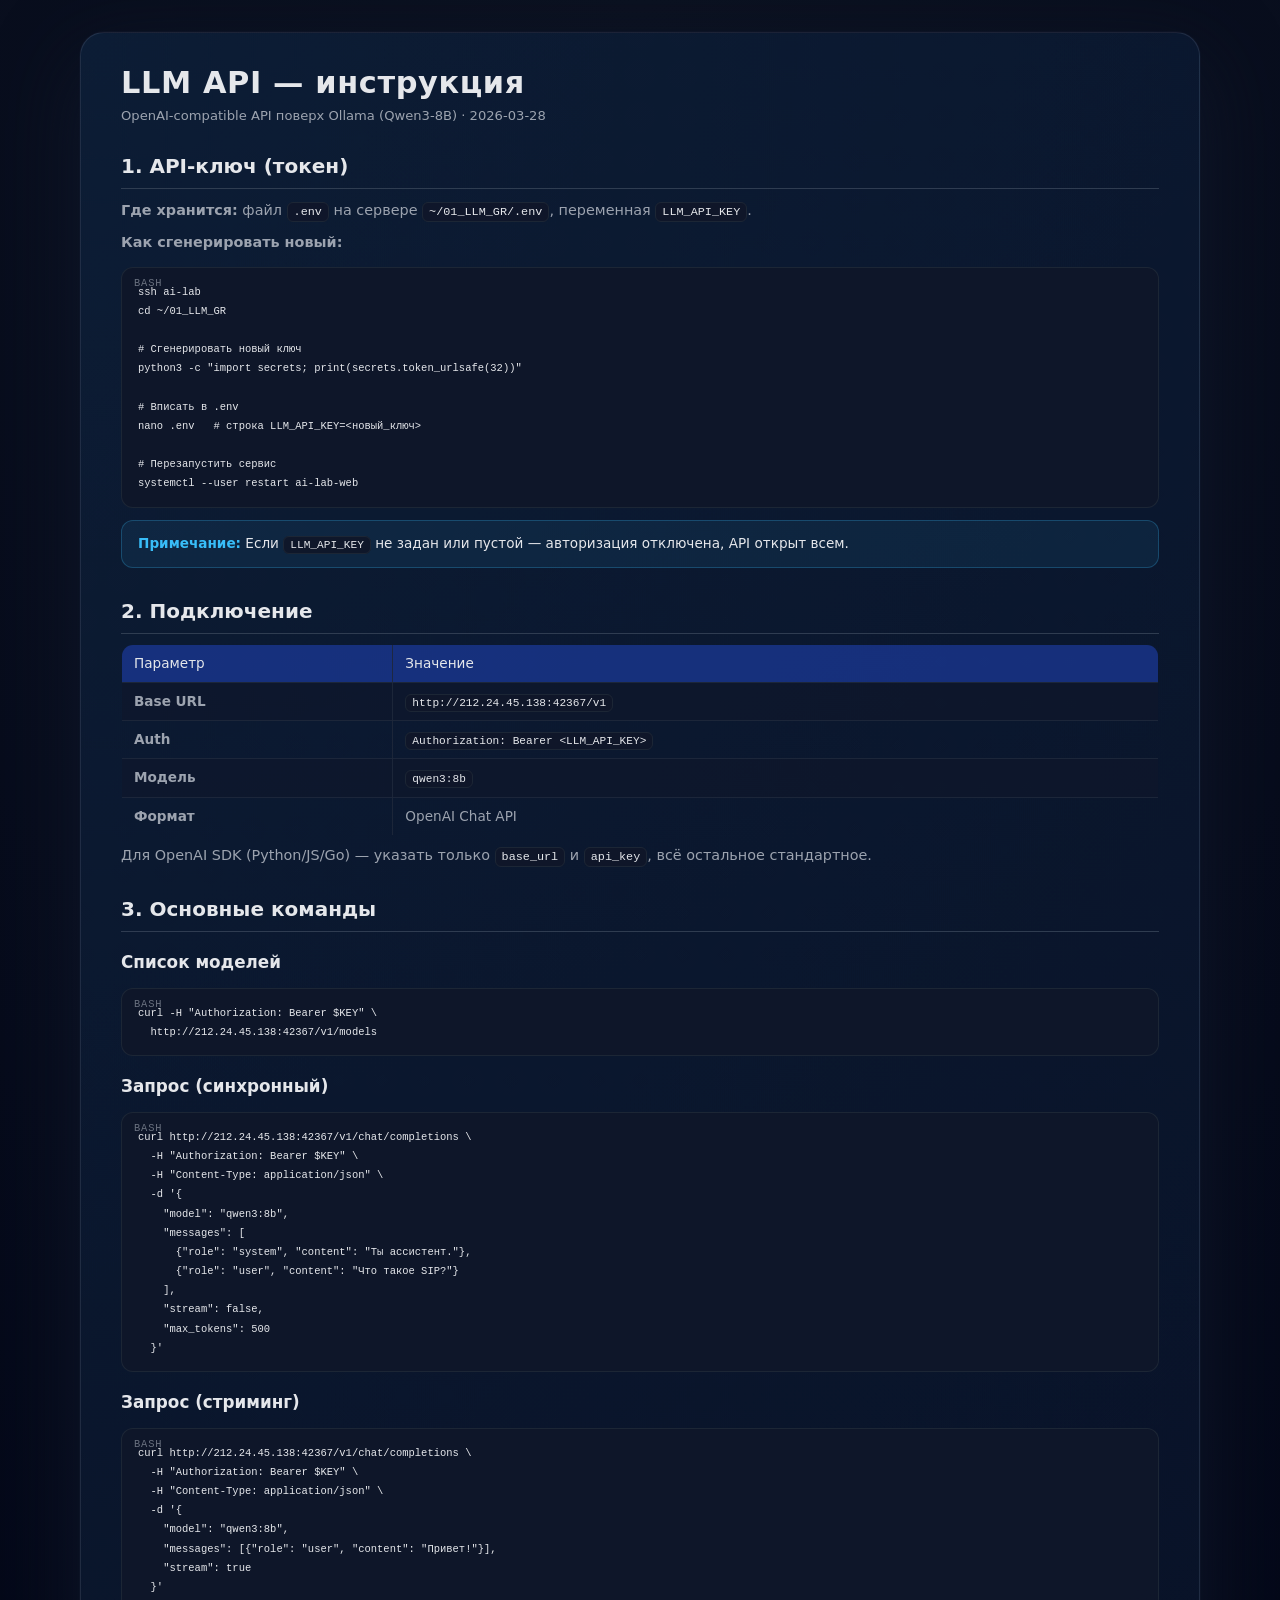
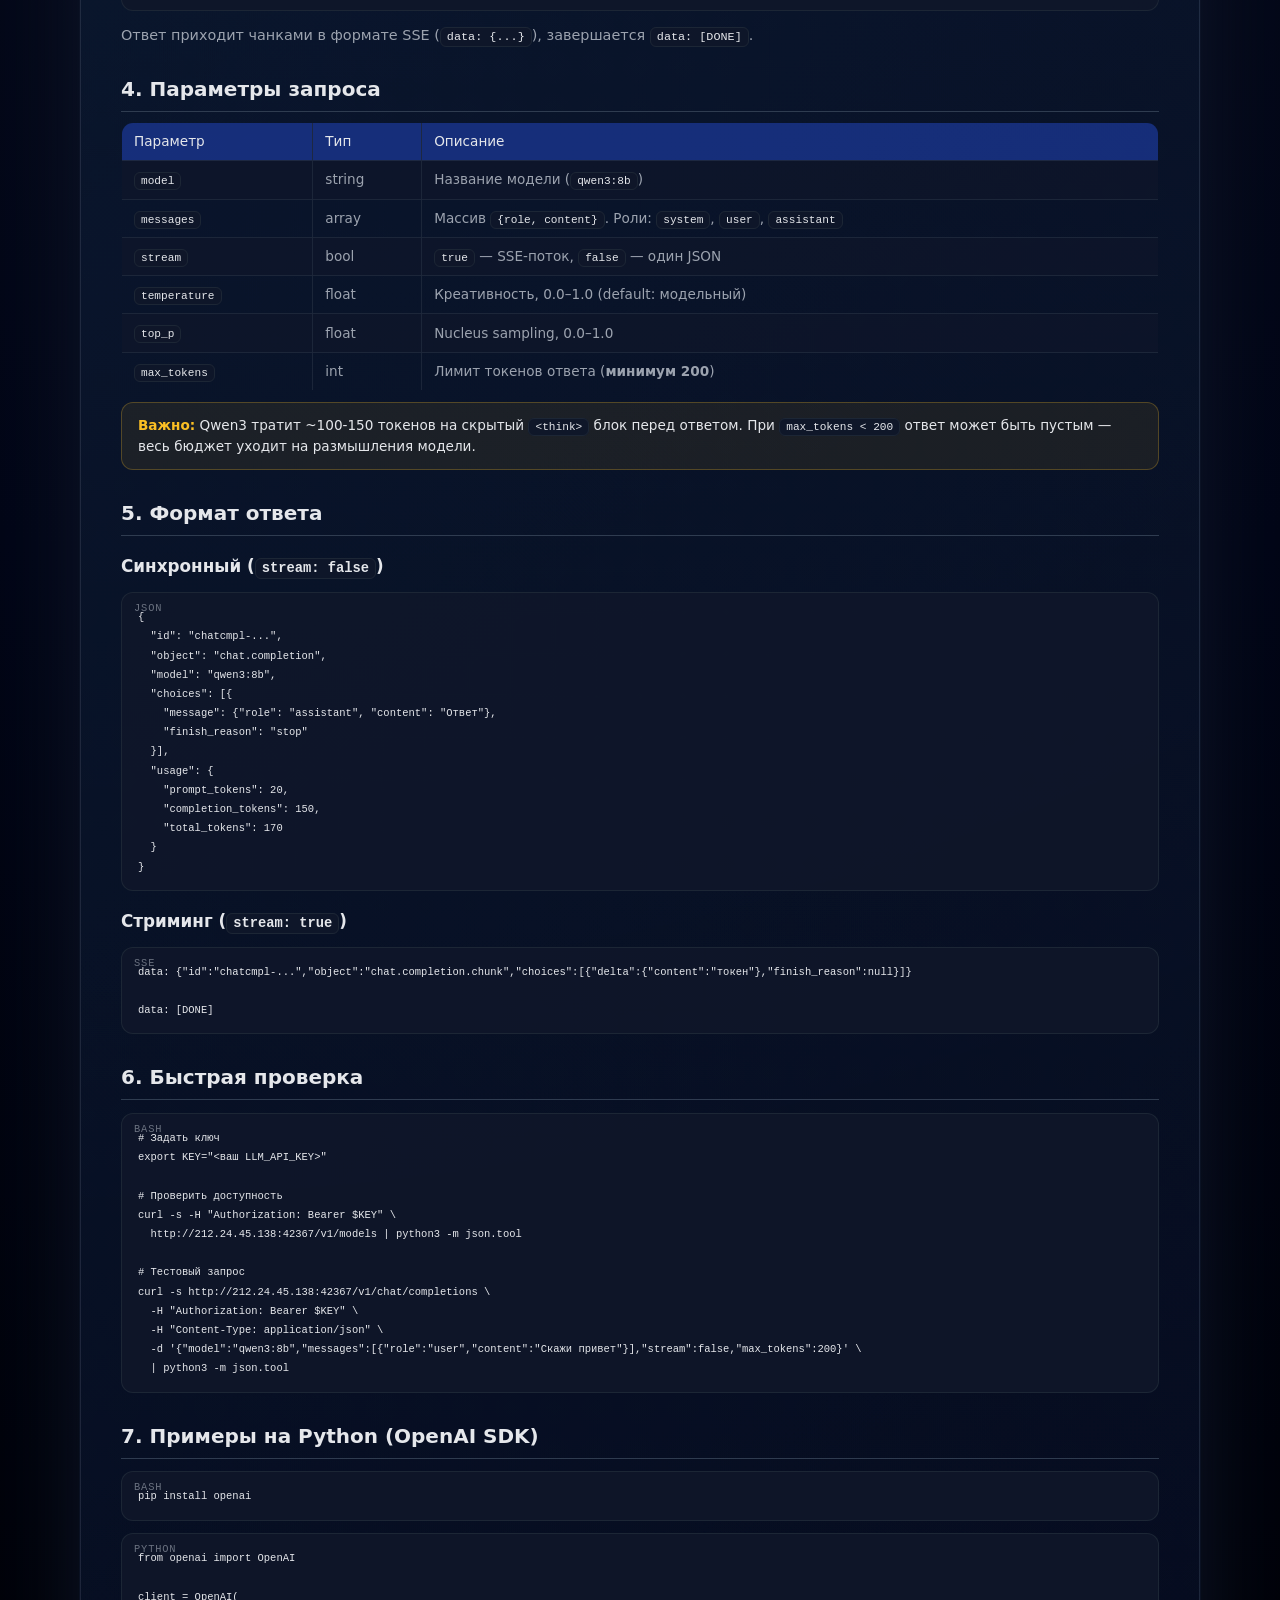
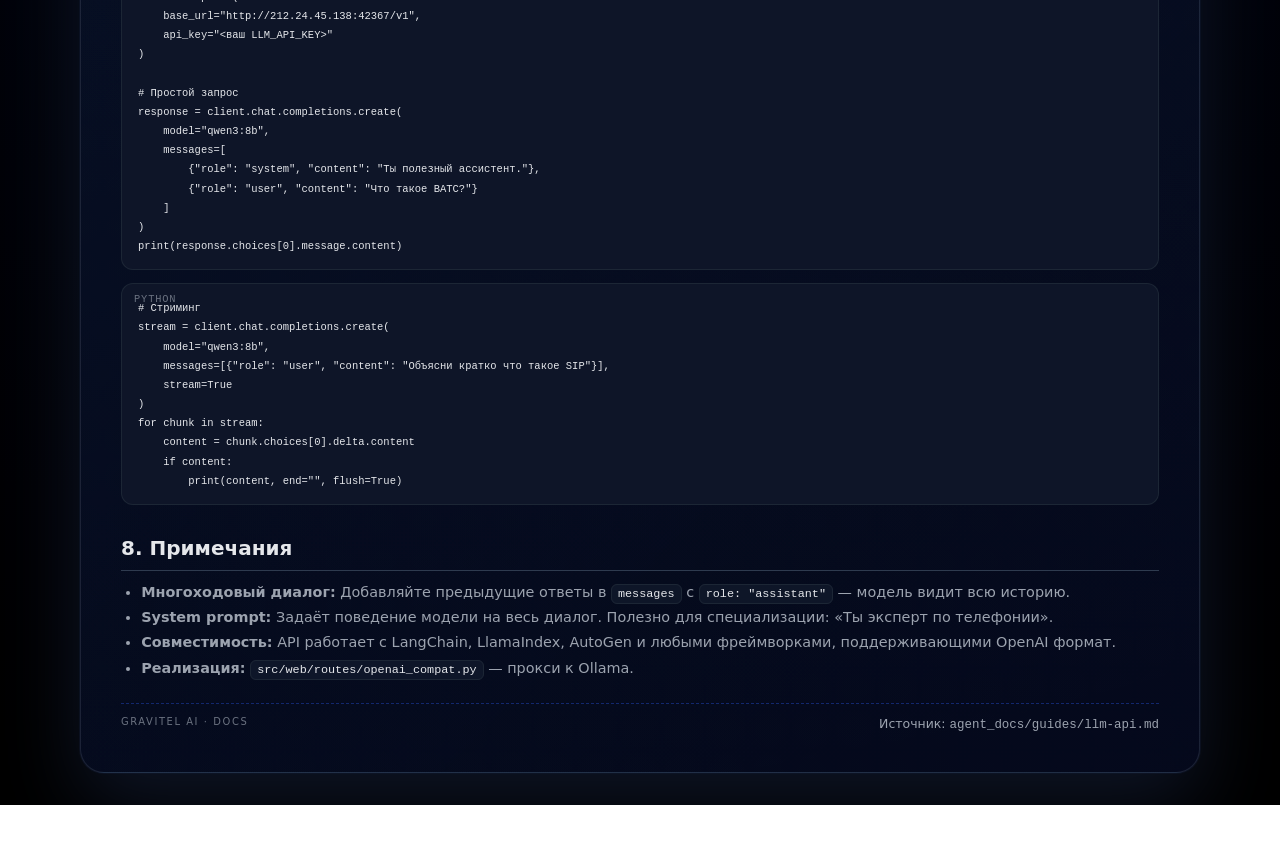
==== docs/llm-api.html @ a0d42852 "docs: add HTML version of LLM API guide Co-Authored-By: Claude Opus 4.6 (1M context) <noreply@anthro" ====
<!DOCTYPE html>
<html lang="ru">
<head>
  <meta charset="UTF-8" />
  <title>LLM API — инструкция</title>
  <meta name="viewport" content="width=device-width, initial-scale=1" />
  <style>
    :root {
      color-scheme: light dark;
      --bg: #020617;
      --fg: #e5e7eb;
      --muted: #9ca3af;
      --accent: #38bdf8;
      --border: #1f2937;
    }
    * { box-sizing: border-box; }
    body {
      margin: 0;
      font-family: system-ui,-apple-system,BlinkMacSystemFont,"SF Pro Text","Segoe UI",sans-serif;
      background: radial-gradient(circle at top, #0b1120, #020617 55%, #000 100%);
      color: var(--fg);
      -webkit-font-smoothing: antialiased;
    }
    .page { min-height: 100vh; display: flex; justify-content: center; padding: 32px 16px; }
    .card {
      width: 100%; max-width: 1120px;
      background: linear-gradient(135deg, rgba(56,189,248,0.06), rgba(129,140,248,0.02)),
        radial-gradient(circle at top left, rgba(96,165,250,0.08), transparent), #020617;
      border-radius: 24px;
      border: 1px solid rgba(148,163,184,0.16);
      box-shadow: 0 30px 80px rgba(15,23,42,0.9), 0 0 0 1px rgba(15,23,42,0.6);
      padding: 28px 24px 32px;
      position: relative; overflow: hidden;
    }
    @media (min-width: 768px) { .card { padding: 32px 40px 40px; } }
    .card-inner { position: relative; z-index: 1; }
    header { margin-bottom: 20px; }
    h1.doc-title { margin: 0 0 8px; font-size: clamp(1.6rem, 1.2rem + 1vw, 1.9rem); letter-spacing: .02em; }
    .doc-meta { font-size: .82rem; color: var(--muted); }
    #content {
      font-size: .9rem;
      line-height: 1.55;
    }
    #content h2 { font-size: 1.25rem; margin: 1.4em 0 .5em; border-bottom: 1px solid rgba(51,65,85,0.9); padding-bottom: .3em; }
    #content h3 { font-size: 1.05rem; margin: 1em 0 .4em; }
    #content p { margin: .4em 0 .7em; color: var(--muted); }
    #content ul, #content ol { margin: .4em 0 .7em; padding-left: 1.4em; color: var(--muted); }
    #content li { margin: .2em 0; }
    #content code {
      font-family: ui-monospace,SFMono-Regular,Menlo,Monaco,Consolas,"Liberation Mono","Courier New",monospace;
      font-size: .82em;
      background: rgba(15,23,42,0.95);
      padding: 2px 6px;
      border-radius: 6px;
      border: 1px solid rgba(31,41,55,0.9);
      color: #e5e7eb;
    }
    #content pre {
      background: rgba(15,23,42,0.95);
      padding: 14px 16px;
      border-radius: 12px;
      border: 1px solid rgba(31,41,55,0.9);
      overflow-x: auto;
      font-size: .8rem;
      line-height: 1.5;
      color: #e5e7eb;
      position: relative;
    }
    #content pre code { background: none; padding: 0; border: none; }
    #content table {
      width: 100%;
      border-collapse: collapse;
      margin: .6em 0;
      font-size: .85rem;
      border-radius: 12px;
      overflow: hidden;
      border: 1px solid rgba(30,41,59,0.9);
    }
    #content th, #content td {
      border: 1px solid rgba(30,41,59,0.9);
      padding: 8px 12px;
      text-align: left;
      color: var(--muted);
    }
    #content th { background: rgba(30,64,175,0.6); color: #e5e7eb; font-weight: 500; }
    #content tr:nth-child(even) { background: rgba(15,23,42,0.6); }
    #content hr { border: none; border-top: 1px solid rgba(51,65,85,0.9); margin: 1.2em 0; }
    #content blockquote {
      margin: .6em 0;
      padding: 8px 12px 8px 16px;
      border-left: 4px solid rgba(56,189,248,0.5);
      background: rgba(15,23,42,0.7);
      border-radius: 0 10px 10px 0;
      color: var(--muted);
    }
    #content .note {
      background: rgba(56,189,248,0.08);
      border: 1px solid rgba(56,189,248,0.25);
      border-radius: 12px;
      padding: 12px 16px;
      margin: .8em 0;
      font-size: .85rem;
    }
    #content .note strong { color: var(--accent); }
    #content .warn {
      background: rgba(251,191,36,0.08);
      border: 1px solid rgba(251,191,36,0.25);
      border-radius: 12px;
      padding: 12px 16px;
      margin: .8em 0;
      font-size: .85rem;
    }
    #content .warn strong { color: #fbbf24; }
    .copy-btn {
      position: absolute; top: 8px; right: 8px;
      background: rgba(56,189,248,0.15); border: 1px solid rgba(56,189,248,0.3);
      color: var(--accent); border-radius: 6px; padding: 4px 10px;
      font-size: .72rem; cursor: pointer; opacity: 0; transition: opacity .2s;
    }
    pre:hover .copy-btn { opacity: 1; }
    .copy-btn:hover { background: rgba(56,189,248,0.3); }
    .lang-tag {
      position: absolute; top: 8px; left: 12px;
      font-size: .65rem; color: #6b7280; text-transform: uppercase; letter-spacing: .08em;
    }
    footer {
      margin-top: 24px;
      padding-top: 12px;
      border-top: 1px dashed rgba(30,64,175,0.55);
      font-size: .78rem;
      color: var(--muted);
      display: flex;
      justify-content: space-between;
      gap: 8px;
      flex-wrap: wrap;
    }
    .tagline { text-transform: uppercase; letter-spacing: .16em; font-size: .62rem; color: #6b7280; }
  </style>
</head>
<body>
  <div class="page">
    <div class="card">
      <div class="card-inner">
        <header>
          <h1 class="doc-title">LLM API — инструкция</h1>
          <div class="doc-meta">OpenAI-compatible API поверх Ollama (Qwen3-8B) &middot; 2026-03-28</div>
        </header>
        <main id="content">

<h2>1. API-ключ (токен)</h2>

<p><strong>Где хранится:</strong> файл <code>.env</code> на сервере <code>~/01_LLM_GR/.env</code>, переменная <code>LLM_API_KEY</code>.</p>

<p><strong>Как сгенерировать новый:</strong></p>

<pre><code><span class="lang-tag">bash</span>ssh ai-lab
cd ~/01_LLM_GR

# Сгенерировать новый ключ
python3 -c "import secrets; print(secrets.token_urlsafe(32))"

# Вписать в .env
nano .env   # строка LLM_API_KEY=&lt;новый_ключ&gt;

# Перезапустить сервис
systemctl --user restart ai-lab-web</code></pre>

<div class="note"><strong>Примечание:</strong> Если <code>LLM_API_KEY</code> не задан или пустой — авторизация отключена, API открыт всем.</div>

<h2>2. Подключение</h2>

<table>
  <tr><th>Параметр</th><th>Значение</th></tr>
  <tr><td><strong>Base URL</strong></td><td><code>http://212.24.45.138:42367/v1</code></td></tr>
  <tr><td><strong>Auth</strong></td><td><code>Authorization: Bearer &lt;LLM_API_KEY&gt;</code></td></tr>
  <tr><td><strong>Модель</strong></td><td><code>qwen3:8b</code></td></tr>
  <tr><td><strong>Формат</strong></td><td>OpenAI Chat API</td></tr>
</table>

<p>Для OpenAI SDK (Python/JS/Go) — указать только <code>base_url</code> и <code>api_key</code>, всё остальное стандартное.</p>

<h2>3. Основные команды</h2>

<h3>Список моделей</h3>
<pre><code><span class="lang-tag">bash</span>curl -H "Authorization: Bearer $KEY" \
  http://212.24.45.138:42367/v1/models</code></pre>

<h3>Запрос (синхронный)</h3>
<pre><code><span class="lang-tag">bash</span>curl http://212.24.45.138:42367/v1/chat/completions \
  -H "Authorization: Bearer $KEY" \
  -H "Content-Type: application/json" \
  -d '{
    "model": "qwen3:8b",
    "messages": [
      {"role": "system", "content": "Ты ассистент."},
      {"role": "user", "content": "Что такое SIP?"}
    ],
    "stream": false,
    "max_tokens": 500
  }'</code></pre>

<h3>Запрос (стриминг)</h3>
<pre><code><span class="lang-tag">bash</span>curl http://212.24.45.138:42367/v1/chat/completions \
  -H "Authorization: Bearer $KEY" \
  -H "Content-Type: application/json" \
  -d '{
    "model": "qwen3:8b",
    "messages": [{"role": "user", "content": "Привет!"}],
    "stream": true
  }'</code></pre>
<p>Ответ приходит чанками в формате SSE (<code>data: {...}</code>), завершается <code>data: [DONE]</code>.</p>

<h2>4. Параметры запроса</h2>

<table>
  <tr><th>Параметр</th><th>Тип</th><th>Описание</th></tr>
  <tr><td><code>model</code></td><td>string</td><td>Название модели (<code>qwen3:8b</code>)</td></tr>
  <tr><td><code>messages</code></td><td>array</td><td>Массив <code>{role, content}</code>. Роли: <code>system</code>, <code>user</code>, <code>assistant</code></td></tr>
  <tr><td><code>stream</code></td><td>bool</td><td><code>true</code> — SSE-поток, <code>false</code> — один JSON</td></tr>
  <tr><td><code>temperature</code></td><td>float</td><td>Креативность, 0.0–1.0 (default: модельный)</td></tr>
  <tr><td><code>top_p</code></td><td>float</td><td>Nucleus sampling, 0.0–1.0</td></tr>
  <tr><td><code>max_tokens</code></td><td>int</td><td>Лимит токенов ответа (<strong>минимум 200</strong>)</td></tr>
</table>

<div class="warn"><strong>Важно:</strong> Qwen3 тратит ~100-150 токенов на скрытый <code>&lt;think&gt;</code> блок перед ответом. При <code>max_tokens &lt; 200</code> ответ может быть пустым — весь бюджет уходит на размышления модели.</div>

<h2>5. Формат ответа</h2>

<h3>Синхронный (<code>stream: false</code>)</h3>
<pre><code><span class="lang-tag">json</span>{
  "id": "chatcmpl-...",
  "object": "chat.completion",
  "model": "qwen3:8b",
  "choices": [{
    "message": {"role": "assistant", "content": "Ответ"},
    "finish_reason": "stop"
  }],
  "usage": {
    "prompt_tokens": 20,
    "completion_tokens": 150,
    "total_tokens": 170
  }
}</code></pre>

<h3>Стриминг (<code>stream: true</code>)</h3>
<pre><code><span class="lang-tag">sse</span>data: {"id":"chatcmpl-...","object":"chat.completion.chunk","choices":[{"delta":{"content":"токен"},"finish_reason":null}]}

data: [DONE]</code></pre>

<h2>6. Быстрая проверка</h2>

<pre><code><span class="lang-tag">bash</span># Задать ключ
export KEY="&lt;ваш LLM_API_KEY&gt;"

# Проверить доступность
curl -s -H "Authorization: Bearer $KEY" \
  http://212.24.45.138:42367/v1/models | python3 -m json.tool

# Тестовый запрос
curl -s http://212.24.45.138:42367/v1/chat/completions \
  -H "Authorization: Bearer $KEY" \
  -H "Content-Type: application/json" \
  -d '{"model":"qwen3:8b","messages":[{"role":"user","content":"Скажи привет"}],"stream":false,"max_tokens":200}' \
  | python3 -m json.tool</code></pre>

<h2>7. Примеры на Python (OpenAI SDK)</h2>

<pre><code><span class="lang-tag">bash</span>pip install openai</code></pre>

<pre><code><span class="lang-tag">python</span>from openai import OpenAI

client = OpenAI(
    base_url="http://212.24.45.138:42367/v1",
    api_key="&lt;ваш LLM_API_KEY&gt;"
)

# Простой запрос
response = client.chat.completions.create(
    model="qwen3:8b",
    messages=[
        {"role": "system", "content": "Ты полезный ассистент."},
        {"role": "user", "content": "Что такое ВАТС?"}
    ]
)
print(response.choices[0].message.content)</code></pre>

<pre><code><span class="lang-tag">python</span># Стриминг
stream = client.chat.completions.create(
    model="qwen3:8b",
    messages=[{"role": "user", "content": "Объясни кратко что такое SIP"}],
    stream=True
)
for chunk in stream:
    content = chunk.choices[0].delta.content
    if content:
        print(content, end="", flush=True)</code></pre>

<h2>8. Примечания</h2>

<ul>
  <li><strong>Многоходовый диалог:</strong> Добавляйте предыдущие ответы в <code>messages</code> с <code>role: "assistant"</code> — модель видит всю историю.</li>
  <li><strong>System prompt:</strong> Задаёт поведение модели на весь диалог. Полезно для специализации: «Ты эксперт по телефонии».</li>
  <li><strong>Совместимость:</strong> API работает с LangChain, LlamaIndex, AutoGen и любыми фреймворками, поддерживающими OpenAI формат.</li>
  <li><strong>Реализация:</strong> <code>src/web/routes/openai_compat.py</code> — прокси к Ollama.</li>
</ul>

        </main>
        <footer>
          <div class="tagline">Gravitel AI &middot; Docs</div>
          <div>Источник: <code>agent_docs/guides/llm-api.md</code></div>
        </footer>
      </div>
    </div>
  </div>
  <script>
    document.querySelectorAll('#content pre').forEach(pre => {
      const btn = document.createElement('button');
      btn.className = 'copy-btn';
      btn.textContent = 'Copy';
      btn.onclick = () => {
        const code = pre.querySelector('code');
        const text = code.textContent.replace(/^(bash|python|json|sse|curl)\n?/, '');
        navigator.clipboard.writeText(text).then(() => {
          btn.textContent = 'Copied!';
          setTimeout(() => btn.textContent = 'Copy', 1500);
        });
      };
      pre.style.position = 'relative';
      pre.appendChild(btn);
    });
  </script>
</body>
</html>
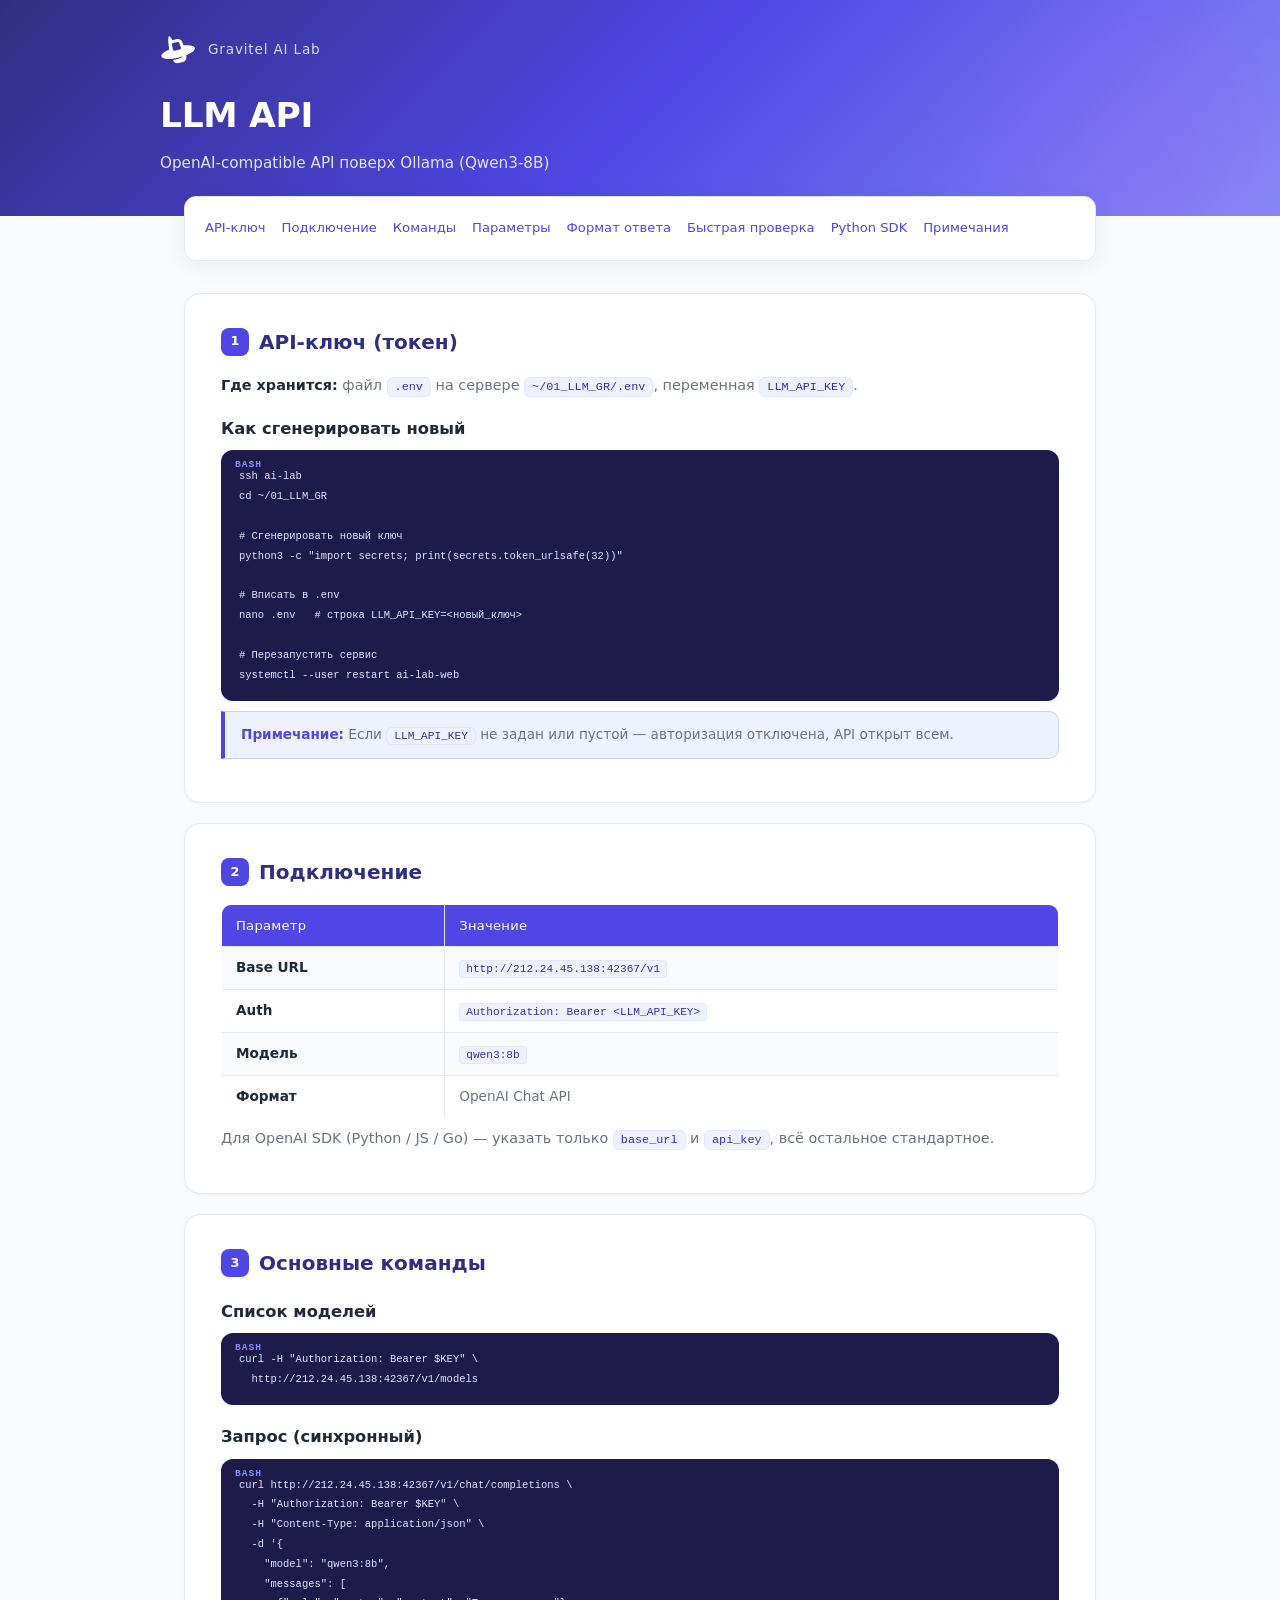
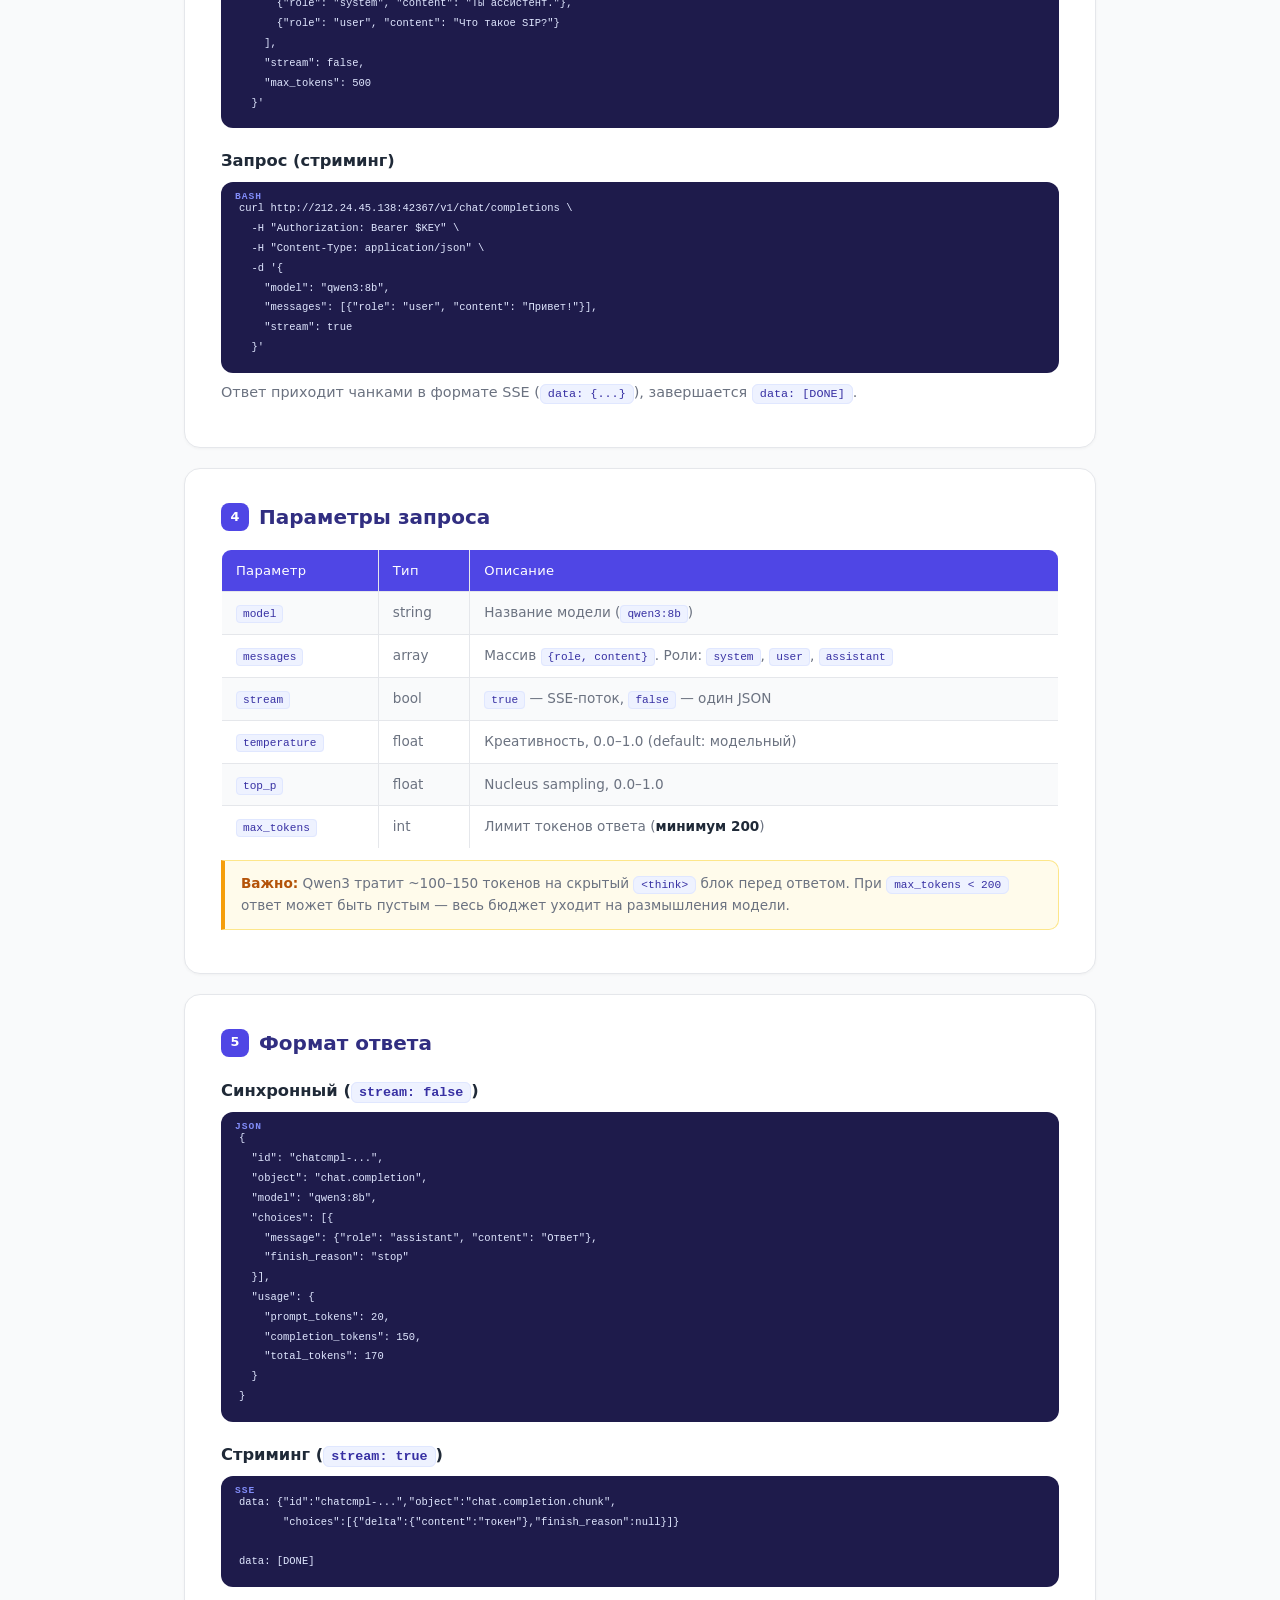
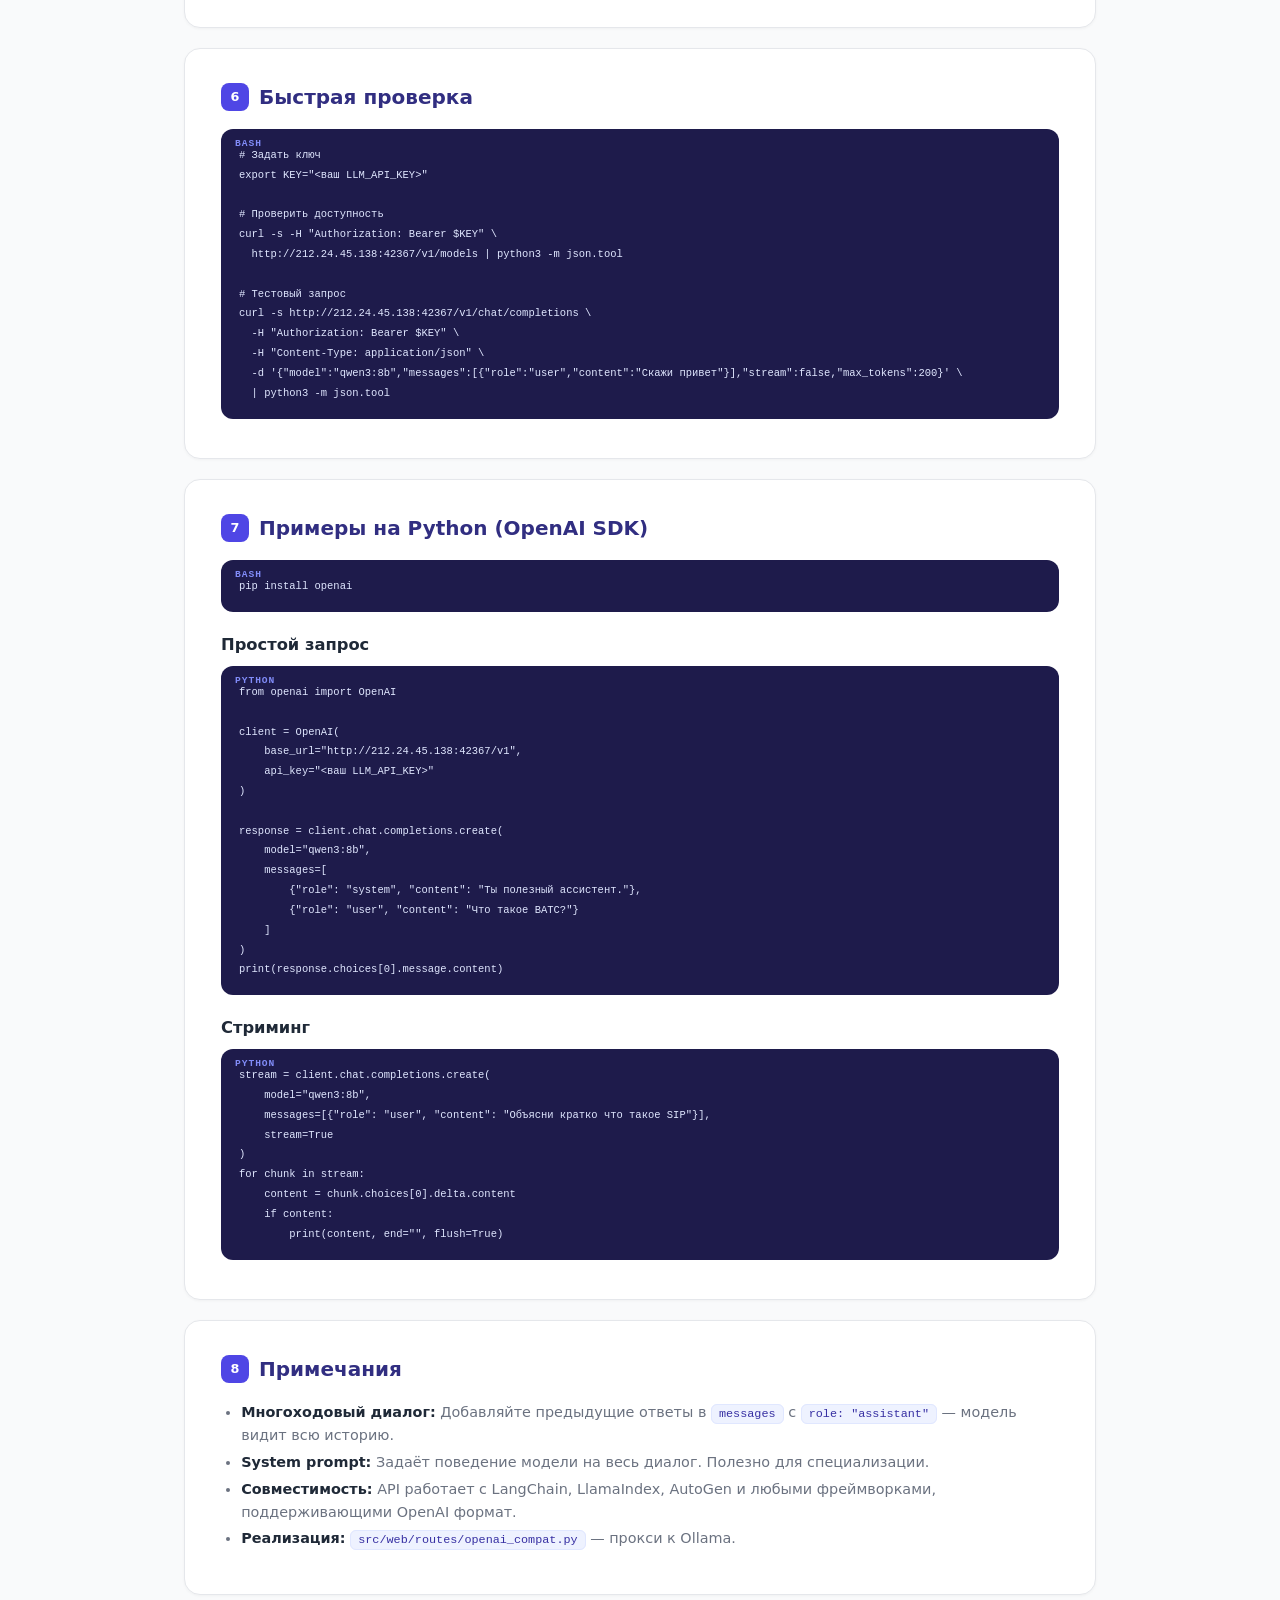
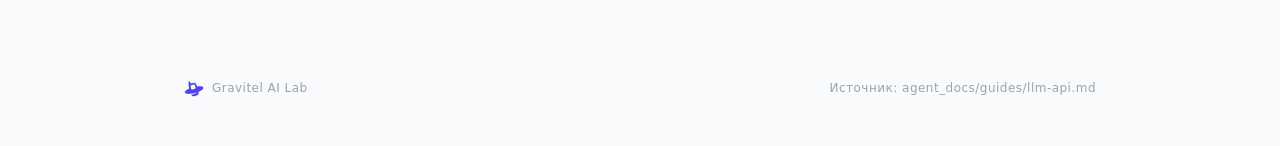
==== commit a9b4827d: "docs: redesign LLM API page with Gravitel corporate branding Co-Authored-By: Claude Opus 4.6 (1M con" ====
--- a/docs/llm-api.html
+++ b/docs/llm-api.html
@@ -2,158 +2,329 @@
 <html lang="ru">
 <head>
   <meta charset="UTF-8" />
-  <title>LLM API — инструкция</title>
+  <title>LLM API — Gravitel AI Lab</title>
   <meta name="viewport" content="width=device-width, initial-scale=1" />
+  <link rel="icon" type="image/svg+xml" href="data:image/svg+xml,%3Csvg viewBox='100 150 600 500' fill='none' xmlns='http://www.w3.org/2000/svg'%3E%3Cpath fill-rule='evenodd' clip-rule='evenodd' d='M535.311 486.256C633.081 446.483 690.649 398.003 680.938 361.431C671.803 327.025 605.007 312.865 509.417 322.64L494.383 325.183C493.909 323.881 493.422 322.554 492.922 321.199L467.512 261.338C453.403 227.07 416.188 208.521 380.589 218.014L308.774 237.165C307.543 237.493 306.239 236.947 305.601 235.835C303.018 231.325 300.607 226.953 298.234 222.651C289.521 206.854 281.325 191.991 266.994 174.616C258.757 164.627 243.181 168.645 240.515 181.288C235.928 203.029 236.246 214.945 236.823 236.544C236.976 242.298 237.148 248.74 237.25 256.238C241.994 310.07 246.492 346.62 253.191 390.549L242.895 395.237C163.186 432.382 114.347 475.599 122.985 508.131C132.47 543.849 208.593 556.709 309.725 544.738C364.23 539.893 438.182 519.838 480.694 505.329C483.779 504.276 485.827 507.96 483.119 509.769C443.343 536.34 377.026 559.966 317.486 566.469L318.697 570.968C331.251 607.668 369.951 628.46 407.213 618.523L483.718 598.122C522.774 587.707 547.187 547.008 539.519 507.431L535.311 486.256ZM303.713 331.862L312.029 373.87C315.297 390.373 316.931 398.627 321.411 404.13C325.348 408.967 330.758 412.373 336.803 413.82C343.682 415.466 351.773 413.335 367.954 409.073L411.098 397.71C427.431 393.407 435.598 391.256 440.776 386.391C445.326 382.116 448.326 376.439 449.305 370.25C450.419 363.207 447.628 355.184 442.046 339.139L428.073 298.975C423.24 285.083 420.823 278.136 416.313 273.561C412.34 269.531 407.263 266.782 401.735 265.667C395.457 264.401 388.37 266.2 374.195 269.8L336.708 279.32C322.168 283.013 314.898 284.859 309.938 289.086C305.573 292.807 302.449 297.782 300.983 303.346C299.319 309.668 300.783 317.066 303.713 331.862Z' fill='%234F46E5'/%3E%3C/svg%3E" />
   <style>
     :root {
-      color-scheme: light dark;
-      --bg: #020617;
-      --fg: #e5e7eb;
-      --muted: #9ca3af;
-      --accent: #38bdf8;
-      --border: #1f2937;
-    }
-    * { box-sizing: border-box; }
+      --primary: #4F46E5;
+      --primary-hover: #4338ca;
+      --primary-light: #818cf8;
+      --primary-50: #eef2ff;
+      --primary-100: #e0e7ff;
+      --primary-200: #c7d2fe;
+      --primary-800: #3730a3;
+      --primary-900: #312e81;
+      --accent: #d946ef;
+      --accent-hover: #c026d3;
+      --text-primary: #1f2937;
+      --text-secondary: #6b7280;
+      --text-muted: #9ca3af;
+      --bg-primary: #ffffff;
+      --bg-secondary: #f9fafb;
+      --bg-code: #1e1b4b;
+      --border: #e5e7eb;
+      --border-light: #f3f4f6;
+    }
+    * { box-sizing: border-box; margin: 0; }
     body {
-      margin: 0;
-      font-family: system-ui,-apple-system,BlinkMacSystemFont,"SF Pro Text","Segoe UI",sans-serif;
-      background: radial-gradient(circle at top, #0b1120, #020617 55%, #000 100%);
-      color: var(--fg);
+      font-family: system-ui, -apple-system, BlinkMacSystemFont, "SF Pro Text", "Segoe UI", sans-serif;
+      background: var(--bg-secondary);
+      color: var(--text-primary);
       -webkit-font-smoothing: antialiased;
-    }
-    .page { min-height: 100vh; display: flex; justify-content: center; padding: 32px 16px; }
-    .card {
-      width: 100%; max-width: 1120px;
-      background: linear-gradient(135deg, rgba(56,189,248,0.06), rgba(129,140,248,0.02)),
-        radial-gradient(circle at top left, rgba(96,165,250,0.08), transparent), #020617;
-      border-radius: 24px;
-      border: 1px solid rgba(148,163,184,0.16);
-      box-shadow: 0 30px 80px rgba(15,23,42,0.9), 0 0 0 1px rgba(15,23,42,0.6);
-      padding: 28px 24px 32px;
-      position: relative; overflow: hidden;
-    }
-    @media (min-width: 768px) { .card { padding: 32px 40px 40px; } }
-    .card-inner { position: relative; z-index: 1; }
-    header { margin-bottom: 20px; }
-    h1.doc-title { margin: 0 0 8px; font-size: clamp(1.6rem, 1.2rem + 1vw, 1.9rem); letter-spacing: .02em; }
-    .doc-meta { font-size: .82rem; color: var(--muted); }
-    #content {
-      font-size: .9rem;
-      line-height: 1.55;
-    }
-    #content h2 { font-size: 1.25rem; margin: 1.4em 0 .5em; border-bottom: 1px solid rgba(51,65,85,0.9); padding-bottom: .3em; }
-    #content h3 { font-size: 1.05rem; margin: 1em 0 .4em; }
-    #content p { margin: .4em 0 .7em; color: var(--muted); }
-    #content ul, #content ol { margin: .4em 0 .7em; padding-left: 1.4em; color: var(--muted); }
-    #content li { margin: .2em 0; }
-    #content code {
-      font-family: ui-monospace,SFMono-Regular,Menlo,Monaco,Consolas,"Liberation Mono","Courier New",monospace;
-      font-size: .82em;
-      background: rgba(15,23,42,0.95);
-      padding: 2px 6px;
-      border-radius: 6px;
-      border: 1px solid rgba(31,41,55,0.9);
-      color: #e5e7eb;
-    }
-    #content pre {
-      background: rgba(15,23,42,0.95);
-      padding: 14px 16px;
+      line-height: 1.6;
+    }
+
+    /* Header */
+    .header {
+      background: linear-gradient(135deg, var(--primary-900) 0%, var(--primary) 50%, var(--primary-light) 100%);
+      color: white;
+      padding: 32px 24px 40px;
+      position: relative;
+      overflow: hidden;
+    }
+    .header::after {
+      content: '';
+      position: absolute;
+      top: -40%; right: -10%;
+      width: 500px; height: 500px;
+      background: radial-gradient(circle, rgba(217,70,239,0.15) 0%, transparent 70%);
+      pointer-events: none;
+    }
+    .header-inner {
+      max-width: 960px;
+      margin: 0 auto;
+      position: relative;
+      z-index: 1;
+    }
+    .logo-row {
+      display: flex;
+      align-items: center;
+      gap: 12px;
+      margin-bottom: 20px;
+    }
+    .logo-icon { width: 36px; height: 36px; }
+    .logo-text { font-size: .85rem; opacity: .8; letter-spacing: .06em; }
+    .header h1 {
+      font-size: clamp(1.6rem, 1.2rem + 1.2vw, 2.2rem);
+      font-weight: 700;
+      margin-bottom: 8px;
+      letter-spacing: -.01em;
+    }
+    .header .subtitle {
+      font-size: .95rem;
+      opacity: .85;
+    }
+
+    /* Nav */
+    .toc {
+      max-width: 960px;
+      margin: -20px auto 0;
+      padding: 0 24px;
+      position: relative;
+      z-index: 2;
+    }
+    .toc-inner {
+      background: var(--bg-primary);
       border-radius: 12px;
-      border: 1px solid rgba(31,41,55,0.9);
-      overflow-x: auto;
+      border: 1px solid var(--border);
+      box-shadow: 0 4px 24px rgba(0,0,0,0.06);
+      padding: 16px 20px;
+      display: flex;
+      flex-wrap: wrap;
+      gap: 6px 16px;
+    }
+    .toc a {
+      color: var(--primary);
+      text-decoration: none;
+      font-size: .82rem;
+      font-weight: 500;
+      padding: 4px 0;
+      border-bottom: 2px solid transparent;
+      transition: border-color .15s;
+    }
+    .toc a:hover { border-color: var(--primary-light); }
+
+    /* Content */
+    .content {
+      max-width: 960px;
+      margin: 0 auto;
+      padding: 32px 24px 64px;
+    }
+    .section {
+      background: var(--bg-primary);
+      border-radius: 16px;
+      border: 1px solid var(--border);
+      padding: 28px 28px;
+      margin-bottom: 20px;
+      box-shadow: 0 1px 3px rgba(0,0,0,0.04);
+    }
+    @media (min-width: 768px) { .section { padding: 32px 36px; } }
+
+    h2 {
+      font-size: 1.25rem;
+      font-weight: 700;
+      color: var(--primary-900);
+      margin-bottom: 16px;
+      display: flex;
+      align-items: center;
+      gap: 10px;
+    }
+    h2 .num {
+      background: var(--primary);
+      color: white;
+      width: 28px; height: 28px;
+      border-radius: 8px;
+      display: inline-flex;
+      align-items: center;
+      justify-content: center;
       font-size: .8rem;
-      line-height: 1.5;
-      color: #e5e7eb;
-      position: relative;
-    }
-    #content pre code { background: none; padding: 0; border: none; }
-    #content table {
+      font-weight: 700;
+      flex-shrink: 0;
+    }
+    h3 {
+      font-size: 1.02rem;
+      font-weight: 600;
+      color: var(--text-primary);
+      margin: 1.2em 0 .5em;
+    }
+    p { color: var(--text-secondary); margin: .4em 0 .8em; font-size: .9rem; }
+    ul, ol { margin: .4em 0 .8em; padding-left: 1.4em; color: var(--text-secondary); font-size: .9rem; }
+    li { margin: .25em 0; }
+    strong { color: var(--text-primary); }
+
+    /* Table */
+    table {
       width: 100%;
       border-collapse: collapse;
       margin: .6em 0;
       font-size: .85rem;
+      border-radius: 10px;
+      overflow: hidden;
+      border: 1px solid var(--border);
+    }
+    th, td {
+      border: 1px solid var(--border);
+      padding: 10px 14px;
+      text-align: left;
+    }
+    th {
+      background: var(--primary);
+      color: white;
+      font-weight: 500;
+      font-size: .82rem;
+      letter-spacing: .02em;
+    }
+    td { color: var(--text-secondary); }
+    tr:nth-child(even) { background: var(--bg-secondary); }
+    td code {
+      background: var(--primary-50);
+      color: var(--primary-800);
+      padding: 2px 6px;
+      border-radius: 4px;
+      font-size: .82em;
+    }
+
+    /* Code */
+    code {
+      font-family: ui-monospace, SFMono-Regular, Menlo, Monaco, Consolas, monospace;
+      font-size: .82em;
+      background: var(--primary-50);
+      color: var(--primary-800);
+      padding: 2px 7px;
+      border-radius: 6px;
+      border: 1px solid var(--primary-100);
+    }
+    pre {
+      background: var(--bg-code);
+      padding: 16px 18px;
       border-radius: 12px;
-      overflow: hidden;
-      border: 1px solid rgba(30,41,59,0.9);
-    }
-    #content th, #content td {
-      border: 1px solid rgba(30,41,59,0.9);
-      padding: 8px 12px;
-      text-align: left;
-      color: var(--muted);
-    }
-    #content th { background: rgba(30,64,175,0.6); color: #e5e7eb; font-weight: 500; }
-    #content tr:nth-child(even) { background: rgba(15,23,42,0.6); }
-    #content hr { border: none; border-top: 1px solid rgba(51,65,85,0.9); margin: 1.2em 0; }
-    #content blockquote {
+      overflow-x: auto;
+      font-size: .8rem;
+      line-height: 1.55;
+      color: #e0e7ff;
+      position: relative;
       margin: .6em 0;
-      padding: 8px 12px 8px 16px;
-      border-left: 4px solid rgba(56,189,248,0.5);
-      background: rgba(15,23,42,0.7);
+    }
+    pre code {
+      background: none;
+      padding: 0;
+      border: none;
+      color: inherit;
+    }
+    .lang-tag {
+      position: absolute;
+      top: 8px; left: 14px;
+      font-size: .6rem;
+      color: #818cf8;
+      text-transform: uppercase;
+      letter-spacing: .1em;
+      font-weight: 600;
+    }
+    .copy-btn {
+      position: absolute;
+      top: 8px; right: 8px;
+      background: rgba(129,140,248,0.2);
+      border: 1px solid rgba(129,140,248,0.35);
+      color: #c7d2fe;
+      border-radius: 6px;
+      padding: 4px 10px;
+      font-size: .7rem;
+      cursor: pointer;
+      opacity: 0;
+      transition: opacity .2s;
+      font-family: inherit;
+    }
+    pre:hover .copy-btn { opacity: 1; }
+    .copy-btn:hover { background: rgba(129,140,248,0.35); }
+
+    /* Callouts */
+    .note {
+      background: var(--primary-50);
+      border: 1px solid var(--primary-200);
+      border-left: 4px solid var(--primary);
       border-radius: 0 10px 10px 0;
-      color: var(--muted);
-    }
-    #content .note {
-      background: rgba(56,189,248,0.08);
-      border: 1px solid rgba(56,189,248,0.25);
-      border-radius: 12px;
       padding: 12px 16px;
       margin: .8em 0;
       font-size: .85rem;
-    }
-    #content .note strong { color: var(--accent); }
-    #content .warn {
-      background: rgba(251,191,36,0.08);
-      border: 1px solid rgba(251,191,36,0.25);
-      border-radius: 12px;
+      color: var(--text-secondary);
+    }
+    .note strong { color: var(--primary); }
+    .warn {
+      background: #fffbeb;
+      border: 1px solid #fde68a;
+      border-left: 4px solid #f59e0b;
+      border-radius: 0 10px 10px 0;
       padding: 12px 16px;
       margin: .8em 0;
       font-size: .85rem;
-    }
-    #content .warn strong { color: #fbbf24; }
-    .copy-btn {
-      position: absolute; top: 8px; right: 8px;
-      background: rgba(56,189,248,0.15); border: 1px solid rgba(56,189,248,0.3);
-      color: var(--accent); border-radius: 6px; padding: 4px 10px;
-      font-size: .72rem; cursor: pointer; opacity: 0; transition: opacity .2s;
-    }
-    pre:hover .copy-btn { opacity: 1; }
-    .copy-btn:hover { background: rgba(56,189,248,0.3); }
-    .lang-tag {
-      position: absolute; top: 8px; left: 12px;
-      font-size: .65rem; color: #6b7280; text-transform: uppercase; letter-spacing: .08em;
-    }
-    footer {
-      margin-top: 24px;
-      padding-top: 12px;
-      border-top: 1px dashed rgba(30,64,175,0.55);
-      font-size: .78rem;
-      color: var(--muted);
+      color: var(--text-secondary);
+    }
+    .warn strong { color: #b45309; }
+
+    /* Footer */
+    .footer {
+      max-width: 960px;
+      margin: 0 auto;
+      padding: 0 24px 48px;
       display: flex;
       justify-content: space-between;
+      align-items: center;
+      flex-wrap: wrap;
       gap: 8px;
-      flex-wrap: wrap;
-    }
-    .tagline { text-transform: uppercase; letter-spacing: .16em; font-size: .62rem; color: #6b7280; }
+    }
+    .footer-brand {
+      display: flex;
+      align-items: center;
+      gap: 8px;
+    }
+    .footer-brand svg { width: 20px; height: 20px; }
+    .footer-text {
+      font-size: .75rem;
+      color: var(--text-muted);
+      letter-spacing: .04em;
+    }
   </style>
 </head>
 <body>
-  <div class="page">
-    <div class="card">
-      <div class="card-inner">
-        <header>
-          <h1 class="doc-title">LLM API — инструкция</h1>
-          <div class="doc-meta">OpenAI-compatible API поверх Ollama (Qwen3-8B) &middot; 2026-03-28</div>
-        </header>
-        <main id="content">
-
-<h2>1. API-ключ (токен)</h2>
-
-<p><strong>Где хранится:</strong> файл <code>.env</code> на сервере <code>~/01_LLM_GR/.env</code>, переменная <code>LLM_API_KEY</code>.</p>
-
-<p><strong>Как сгенерировать новый:</strong></p>
-
-<pre><code><span class="lang-tag">bash</span>ssh ai-lab
+
+  <!-- Header -->
+  <div class="header">
+    <div class="header-inner">
+      <div class="logo-row">
+        <svg class="logo-icon" viewBox="100 150 600 500" fill="none" xmlns="http://www.w3.org/2000/svg">
+          <path fill-rule="evenodd" clip-rule="evenodd" d="M535.311 486.256C633.081 446.483 690.649 398.003 680.938 361.431C671.803 327.025 605.007 312.865 509.417 322.64L494.383 325.183C493.909 323.881 493.422 322.554 492.922 321.199L467.512 261.338C453.403 227.07 416.188 208.521 380.589 218.014L308.774 237.165C307.543 237.493 306.239 236.947 305.601 235.835C303.018 231.325 300.607 226.953 298.234 222.651C289.521 206.854 281.325 191.991 266.994 174.616C258.757 164.627 243.181 168.645 240.515 181.288C235.928 203.029 236.246 214.945 236.823 236.544C236.976 242.298 237.148 248.74 237.25 256.238C241.994 310.07 246.492 346.62 253.191 390.549L242.895 395.237C163.186 432.382 114.347 475.599 122.985 508.131C132.47 543.849 208.593 556.709 309.725 544.738C364.23 539.893 438.182 519.838 480.694 505.329C483.779 504.276 485.827 507.96 483.119 509.769C443.343 536.34 377.026 559.966 317.486 566.469L318.697 570.968C331.251 607.668 369.951 628.46 407.213 618.523L483.718 598.122C522.774 587.707 547.187 547.008 539.519 507.431L535.311 486.256ZM303.713 331.862L312.029 373.87C315.297 390.373 316.931 398.627 321.411 404.13C325.348 408.967 330.758 412.373 336.803 413.82C343.682 415.466 351.773 413.335 367.954 409.073L411.098 397.71C427.431 393.407 435.598 391.256 440.776 386.391C445.326 382.116 448.326 376.439 449.305 370.25C450.419 363.207 447.628 355.184 442.046 339.139L428.073 298.975C423.24 285.083 420.823 278.136 416.313 273.561C412.34 269.531 407.263 266.782 401.735 265.667C395.457 264.401 388.37 266.2 374.195 269.8L336.708 279.32C322.168 283.013 314.898 284.859 309.938 289.086C305.573 292.807 302.449 297.782 300.983 303.346C299.319 309.668 300.783 317.066 303.713 331.862Z" fill="white"/>
+        </svg>
+        <span class="logo-text">Gravitel AI Lab</span>
+      </div>
+      <h1>LLM API</h1>
+      <div class="subtitle">OpenAI-compatible API поверх Ollama (Qwen3-8B)</div>
+    </div>
+  </div>
+
+  <!-- TOC -->
+  <nav class="toc">
+    <div class="toc-inner">
+      <a href="#token">API-ключ</a>
+      <a href="#connection">Подключение</a>
+      <a href="#commands">Команды</a>
+      <a href="#params">Параметры</a>
+      <a href="#response">Формат ответа</a>
+      <a href="#check">Быстрая проверка</a>
+      <a href="#python">Python SDK</a>
+      <a href="#notes">Примечания</a>
+    </div>
+  </nav>
+
+  <!-- Content -->
+  <div class="content">
+
+    <!-- 1. API-ключ -->
+    <div class="section" id="token">
+      <h2><span class="num">1</span> API-ключ (токен)</h2>
+      <p><strong>Где хранится:</strong> файл <code>.env</code> на сервере <code>~/01_LLM_GR/.env</code>, переменная <code>LLM_API_KEY</code>.</p>
+      <h3>Как сгенерировать новый</h3>
+      <pre><code><span class="lang-tag">bash</span>ssh ai-lab
 cd ~/01_LLM_GR
 
 # Сгенерировать новый ключ
@@ -164,29 +335,32 @@
 
 # Перезапустить сервис
 systemctl --user restart ai-lab-web</code></pre>
-
-<div class="note"><strong>Примечание:</strong> Если <code>LLM_API_KEY</code> не задан или пустой — авторизация отключена, API открыт всем.</div>
-
-<h2>2. Подключение</h2>
-
-<table>
-  <tr><th>Параметр</th><th>Значение</th></tr>
-  <tr><td><strong>Base URL</strong></td><td><code>http://212.24.45.138:42367/v1</code></td></tr>
-  <tr><td><strong>Auth</strong></td><td><code>Authorization: Bearer &lt;LLM_API_KEY&gt;</code></td></tr>
-  <tr><td><strong>Модель</strong></td><td><code>qwen3:8b</code></td></tr>
-  <tr><td><strong>Формат</strong></td><td>OpenAI Chat API</td></tr>
-</table>
-
-<p>Для OpenAI SDK (Python/JS/Go) — указать только <code>base_url</code> и <code>api_key</code>, всё остальное стандартное.</p>
-
-<h2>3. Основные команды</h2>
-
-<h3>Список моделей</h3>
-<pre><code><span class="lang-tag">bash</span>curl -H "Authorization: Bearer $KEY" \
+      <div class="note"><strong>Примечание:</strong> Если <code>LLM_API_KEY</code> не задан или пустой — авторизация отключена, API открыт всем.</div>
+    </div>
+
+    <!-- 2. Подключение -->
+    <div class="section" id="connection">
+      <h2><span class="num">2</span> Подключение</h2>
+      <table>
+        <tr><th>Параметр</th><th>Значение</th></tr>
+        <tr><td><strong>Base URL</strong></td><td><code>http://212.24.45.138:42367/v1</code></td></tr>
+        <tr><td><strong>Auth</strong></td><td><code>Authorization: Bearer &lt;LLM_API_KEY&gt;</code></td></tr>
+        <tr><td><strong>Модель</strong></td><td><code>qwen3:8b</code></td></tr>
+        <tr><td><strong>Формат</strong></td><td>OpenAI Chat API</td></tr>
+      </table>
+      <p>Для OpenAI SDK (Python / JS / Go) — указать только <code>base_url</code> и <code>api_key</code>, всё остальное стандартное.</p>
+    </div>
+
+    <!-- 3. Основные команды -->
+    <div class="section" id="commands">
+      <h2><span class="num">3</span> Основные команды</h2>
+
+      <h3>Список моделей</h3>
+      <pre><code><span class="lang-tag">bash</span>curl -H "Authorization: Bearer $KEY" \
   http://212.24.45.138:42367/v1/models</code></pre>
 
-<h3>Запрос (синхронный)</h3>
-<pre><code><span class="lang-tag">bash</span>curl http://212.24.45.138:42367/v1/chat/completions \
+      <h3>Запрос (синхронный)</h3>
+      <pre><code><span class="lang-tag">bash</span>curl http://212.24.45.138:42367/v1/chat/completions \
   -H "Authorization: Bearer $KEY" \
   -H "Content-Type: application/json" \
   -d '{
@@ -199,8 +373,8 @@
     "max_tokens": 500
   }'</code></pre>
 
-<h3>Запрос (стриминг)</h3>
-<pre><code><span class="lang-tag">bash</span>curl http://212.24.45.138:42367/v1/chat/completions \
+      <h3>Запрос (стриминг)</h3>
+      <pre><code><span class="lang-tag">bash</span>curl http://212.24.45.138:42367/v1/chat/completions \
   -H "Authorization: Bearer $KEY" \
   -H "Content-Type: application/json" \
   -d '{
@@ -208,26 +382,30 @@
     "messages": [{"role": "user", "content": "Привет!"}],
     "stream": true
   }'</code></pre>
-<p>Ответ приходит чанками в формате SSE (<code>data: {...}</code>), завершается <code>data: [DONE]</code>.</p>
-
-<h2>4. Параметры запроса</h2>
-
-<table>
-  <tr><th>Параметр</th><th>Тип</th><th>Описание</th></tr>
-  <tr><td><code>model</code></td><td>string</td><td>Название модели (<code>qwen3:8b</code>)</td></tr>
-  <tr><td><code>messages</code></td><td>array</td><td>Массив <code>{role, content}</code>. Роли: <code>system</code>, <code>user</code>, <code>assistant</code></td></tr>
-  <tr><td><code>stream</code></td><td>bool</td><td><code>true</code> — SSE-поток, <code>false</code> — один JSON</td></tr>
-  <tr><td><code>temperature</code></td><td>float</td><td>Креативность, 0.0–1.0 (default: модельный)</td></tr>
-  <tr><td><code>top_p</code></td><td>float</td><td>Nucleus sampling, 0.0–1.0</td></tr>
-  <tr><td><code>max_tokens</code></td><td>int</td><td>Лимит токенов ответа (<strong>минимум 200</strong>)</td></tr>
-</table>
-
-<div class="warn"><strong>Важно:</strong> Qwen3 тратит ~100-150 токенов на скрытый <code>&lt;think&gt;</code> блок перед ответом. При <code>max_tokens &lt; 200</code> ответ может быть пустым — весь бюджет уходит на размышления модели.</div>
-
-<h2>5. Формат ответа</h2>
-
-<h3>Синхронный (<code>stream: false</code>)</h3>
-<pre><code><span class="lang-tag">json</span>{
+      <p>Ответ приходит чанками в формате SSE (<code>data: {...}</code>), завершается <code>data: [DONE]</code>.</p>
+    </div>
+
+    <!-- 4. Параметры -->
+    <div class="section" id="params">
+      <h2><span class="num">4</span> Параметры запроса</h2>
+      <table>
+        <tr><th>Параметр</th><th>Тип</th><th>Описание</th></tr>
+        <tr><td><code>model</code></td><td>string</td><td>Название модели (<code>qwen3:8b</code>)</td></tr>
+        <tr><td><code>messages</code></td><td>array</td><td>Массив <code>{role, content}</code>. Роли: <code>system</code>, <code>user</code>, <code>assistant</code></td></tr>
+        <tr><td><code>stream</code></td><td>bool</td><td><code>true</code> — SSE-поток, <code>false</code> — один JSON</td></tr>
+        <tr><td><code>temperature</code></td><td>float</td><td>Креативность, 0.0–1.0 (default: модельный)</td></tr>
+        <tr><td><code>top_p</code></td><td>float</td><td>Nucleus sampling, 0.0–1.0</td></tr>
+        <tr><td><code>max_tokens</code></td><td>int</td><td>Лимит токенов ответа (<strong>минимум 200</strong>)</td></tr>
+      </table>
+      <div class="warn"><strong>Важно:</strong> Qwen3 тратит ~100–150 токенов на скрытый <code>&lt;think&gt;</code> блок перед ответом. При <code>max_tokens &lt; 200</code> ответ может быть пустым — весь бюджет уходит на размышления модели.</div>
+    </div>
+
+    <!-- 5. Формат ответа -->
+    <div class="section" id="response">
+      <h2><span class="num">5</span> Формат ответа</h2>
+
+      <h3>Синхронный (<code>stream: false</code>)</h3>
+      <pre><code><span class="lang-tag">json</span>{
   "id": "chatcmpl-...",
   "object": "chat.completion",
   "model": "qwen3:8b",
@@ -242,14 +420,17 @@
   }
 }</code></pre>
 
-<h3>Стриминг (<code>stream: true</code>)</h3>
-<pre><code><span class="lang-tag">sse</span>data: {"id":"chatcmpl-...","object":"chat.completion.chunk","choices":[{"delta":{"content":"токен"},"finish_reason":null}]}
+      <h3>Стриминг (<code>stream: true</code>)</h3>
+      <pre><code><span class="lang-tag">sse</span>data: {"id":"chatcmpl-...","object":"chat.completion.chunk",
+       "choices":[{"delta":{"content":"токен"},"finish_reason":null}]}
 
 data: [DONE]</code></pre>
-
-<h2>6. Быстрая проверка</h2>
-
-<pre><code><span class="lang-tag">bash</span># Задать ключ
+    </div>
+
+    <!-- 6. Быстрая проверка -->
+    <div class="section" id="check">
+      <h2><span class="num">6</span> Быстрая проверка</h2>
+      <pre><code><span class="lang-tag">bash</span># Задать ключ
 export KEY="&lt;ваш LLM_API_KEY&gt;"
 
 # Проверить доступность
@@ -262,19 +443,21 @@
   -H "Content-Type: application/json" \
   -d '{"model":"qwen3:8b","messages":[{"role":"user","content":"Скажи привет"}],"stream":false,"max_tokens":200}' \
   | python3 -m json.tool</code></pre>
-
-<h2>7. Примеры на Python (OpenAI SDK)</h2>
-
-<pre><code><span class="lang-tag">bash</span>pip install openai</code></pre>
-
-<pre><code><span class="lang-tag">python</span>from openai import OpenAI
+    </div>
+
+    <!-- 7. Python SDK -->
+    <div class="section" id="python">
+      <h2><span class="num">7</span> Примеры на Python (OpenAI SDK)</h2>
+      <pre><code><span class="lang-tag">bash</span>pip install openai</code></pre>
+
+      <h3>Простой запрос</h3>
+      <pre><code><span class="lang-tag">python</span>from openai import OpenAI
 
 client = OpenAI(
     base_url="http://212.24.45.138:42367/v1",
     api_key="&lt;ваш LLM_API_KEY&gt;"
 )
 
-# Простой запрос
 response = client.chat.completions.create(
     model="qwen3:8b",
     messages=[
@@ -284,8 +467,8 @@
 )
 print(response.choices[0].message.content)</code></pre>
 
-<pre><code><span class="lang-tag">python</span># Стриминг
-stream = client.chat.completions.create(
+      <h3>Стриминг</h3>
+      <pre><code><span class="lang-tag">python</span>stream = client.chat.completions.create(
     model="qwen3:8b",
     messages=[{"role": "user", "content": "Объясни кратко что такое SIP"}],
     stream=True
@@ -294,26 +477,34 @@
     content = chunk.choices[0].delta.content
     if content:
         print(content, end="", flush=True)</code></pre>
-
-<h2>8. Примечания</h2>
-
-<ul>
-  <li><strong>Многоходовый диалог:</strong> Добавляйте предыдущие ответы в <code>messages</code> с <code>role: "assistant"</code> — модель видит всю историю.</li>
-  <li><strong>System prompt:</strong> Задаёт поведение модели на весь диалог. Полезно для специализации: «Ты эксперт по телефонии».</li>
-  <li><strong>Совместимость:</strong> API работает с LangChain, LlamaIndex, AutoGen и любыми фреймворками, поддерживающими OpenAI формат.</li>
-  <li><strong>Реализация:</strong> <code>src/web/routes/openai_compat.py</code> — прокси к Ollama.</li>
-</ul>
-
-        </main>
-        <footer>
-          <div class="tagline">Gravitel AI &middot; Docs</div>
-          <div>Источник: <code>agent_docs/guides/llm-api.md</code></div>
-        </footer>
-      </div>
-    </div>
+    </div>
+
+    <!-- 8. Примечания -->
+    <div class="section" id="notes">
+      <h2><span class="num">8</span> Примечания</h2>
+      <ul>
+        <li><strong>Многоходовый диалог:</strong> Добавляйте предыдущие ответы в <code>messages</code> с <code>role: "assistant"</code> — модель видит всю историю.</li>
+        <li><strong>System prompt:</strong> Задаёт поведение модели на весь диалог. Полезно для специализации.</li>
+        <li><strong>Совместимость:</strong> API работает с LangChain, LlamaIndex, AutoGen и любыми фреймворками, поддерживающими OpenAI формат.</li>
+        <li><strong>Реализация:</strong> <code>src/web/routes/openai_compat.py</code> — прокси к Ollama.</li>
+      </ul>
+    </div>
+
   </div>
+
+  <!-- Footer -->
+  <div class="footer">
+    <div class="footer-brand">
+      <svg viewBox="100 150 600 500" fill="none" xmlns="http://www.w3.org/2000/svg">
+        <path fill-rule="evenodd" clip-rule="evenodd" d="M535.311 486.256C633.081 446.483 690.649 398.003 680.938 361.431C671.803 327.025 605.007 312.865 509.417 322.64L494.383 325.183C493.909 323.881 493.422 322.554 492.922 321.199L467.512 261.338C453.403 227.07 416.188 208.521 380.589 218.014L308.774 237.165C307.543 237.493 306.239 236.947 305.601 235.835C303.018 231.325 300.607 226.953 298.234 222.651C289.521 206.854 281.325 191.991 266.994 174.616C258.757 164.627 243.181 168.645 240.515 181.288C235.928 203.029 236.246 214.945 236.823 236.544C236.976 242.298 237.148 248.74 237.25 256.238C241.994 310.07 246.492 346.62 253.191 390.549L242.895 395.237C163.186 432.382 114.347 475.599 122.985 508.131C132.47 543.849 208.593 556.709 309.725 544.738C364.23 539.893 438.182 519.838 480.694 505.329C483.779 504.276 485.827 507.96 483.119 509.769C443.343 536.34 377.026 559.966 317.486 566.469L318.697 570.968C331.251 607.668 369.951 628.46 407.213 618.523L483.718 598.122C522.774 587.707 547.187 547.008 539.519 507.431L535.311 486.256ZM303.713 331.862L312.029 373.87C315.297 390.373 316.931 398.627 321.411 404.13C325.348 408.967 330.758 412.373 336.803 413.82C343.682 415.466 351.773 413.335 367.954 409.073L411.098 397.71C427.431 393.407 435.598 391.256 440.776 386.391C445.326 382.116 448.326 376.439 449.305 370.25C450.419 363.207 447.628 355.184 442.046 339.139L428.073 298.975C423.24 285.083 420.823 278.136 416.313 273.561C412.34 269.531 407.263 266.782 401.735 265.667C395.457 264.401 388.37 266.2 374.195 269.8L336.708 279.32C322.168 283.013 314.898 284.859 309.938 289.086C305.573 292.807 302.449 297.782 300.983 303.346C299.319 309.668 300.783 317.066 303.713 331.862Z" fill="#4F46E5"/>
+      </svg>
+      <span class="footer-text">Gravitel AI Lab</span>
+    </div>
+    <span class="footer-text">Источник: agent_docs/guides/llm-api.md</span>
+  </div>
+
   <script>
-    document.querySelectorAll('#content pre').forEach(pre => {
+    document.querySelectorAll('pre').forEach(pre => {
       const btn = document.createElement('button');
       btn.className = 'copy-btn';
       btn.textContent = 'Copy';
@@ -325,7 +516,6 @@
           setTimeout(() => btn.textContent = 'Copy', 1500);
         });
       };
-      pre.style.position = 'relative';
       pre.appendChild(btn);
     });
   </script>
